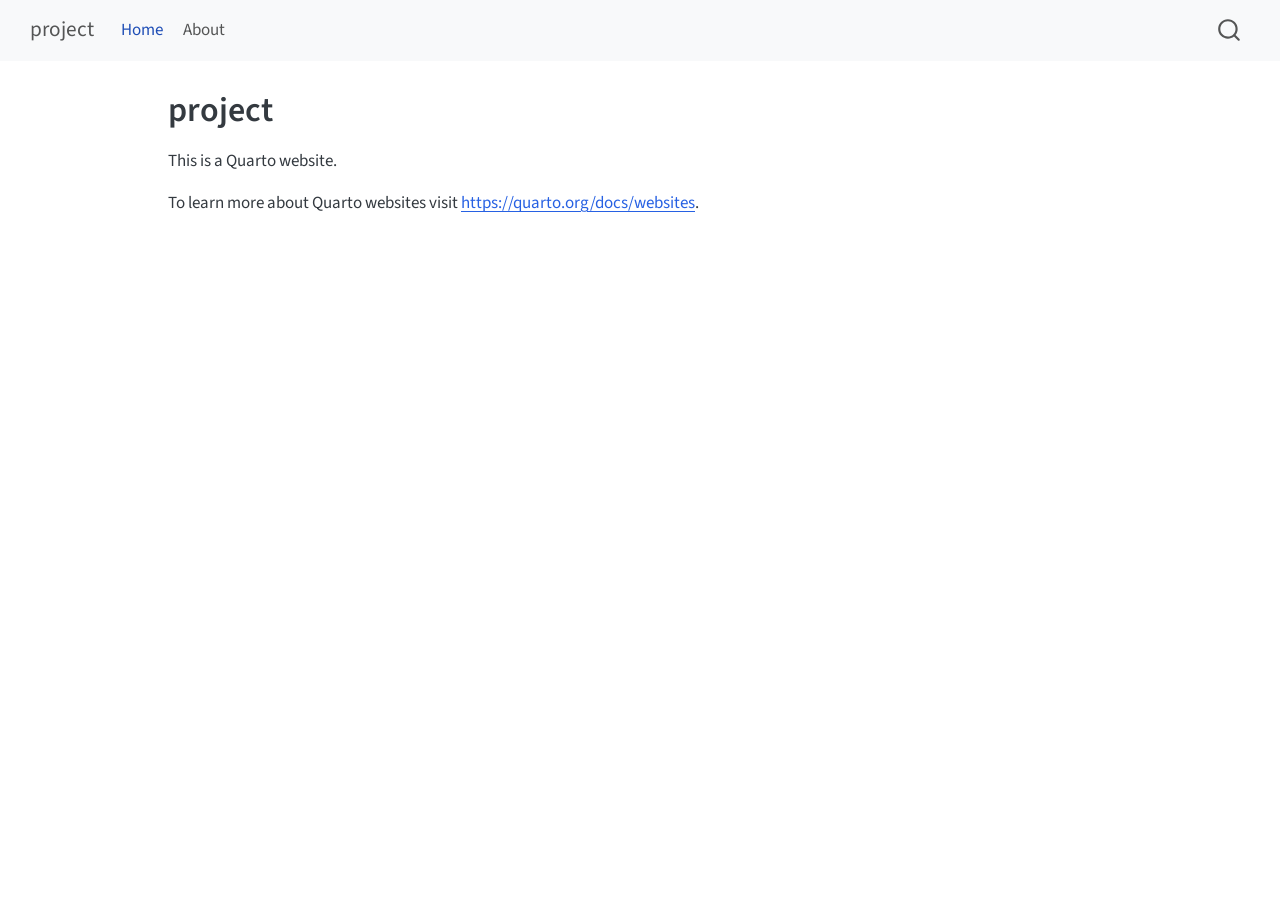
==== docs/index.html @ ab09e864 "Initial- commit" ====
<!DOCTYPE html>
<html xmlns="http://www.w3.org/1999/xhtml" lang="en" xml:lang="en"><head>

<meta charset="utf-8">
<meta name="generator" content="quarto-1.8.27">

<meta name="viewport" content="width=device-width, initial-scale=1.0, user-scalable=yes">


<title>project</title>
<style>
code{white-space: pre-wrap;}
span.smallcaps{font-variant: small-caps;}
div.columns{display: flex; gap: min(4vw, 1.5em);}
div.column{flex: auto; overflow-x: auto;}
div.hanging-indent{margin-left: 1.5em; text-indent: -1.5em;}
ul.task-list{list-style: none;}
ul.task-list li input[type="checkbox"] {
  width: 0.8em;
  margin: 0 0.8em 0.2em -1em; /* quarto-specific, see https://github.com/quarto-dev/quarto-cli/issues/4556 */ 
  vertical-align: middle;
}
</style>


<script src="site_libs/quarto-nav/quarto-nav.js"></script>
<script src="site_libs/quarto-nav/headroom.min.js"></script>
<script src="site_libs/clipboard/clipboard.min.js"></script>
<script src="site_libs/quarto-search/autocomplete.umd.js"></script>
<script src="site_libs/quarto-search/fuse.min.js"></script>
<script src="site_libs/quarto-search/quarto-search.js"></script>
<meta name="quarto:offset" content="./">
<script src="site_libs/quarto-html/quarto.js" type="module"></script>
<script src="site_libs/quarto-html/tabsets/tabsets.js" type="module"></script>
<script src="site_libs/quarto-html/axe/axe-check.js" type="module"></script>
<script src="site_libs/quarto-html/popper.min.js"></script>
<script src="site_libs/quarto-html/tippy.umd.min.js"></script>
<script src="site_libs/quarto-html/anchor.min.js"></script>
<link href="site_libs/quarto-html/tippy.css" rel="stylesheet">
<link href="site_libs/quarto-html/quarto-syntax-highlighting-ed96de9b727972fe78a7b5d16c58bf87.css" rel="stylesheet" id="quarto-text-highlighting-styles">
<script src="site_libs/bootstrap/bootstrap.min.js"></script>
<link href="site_libs/bootstrap/bootstrap-icons.css" rel="stylesheet">
<link href="site_libs/bootstrap/bootstrap-c82218b12ac0f327fa8bd7d074ce2147.min.css" rel="stylesheet" append-hash="true" id="quarto-bootstrap" data-mode="light">
<script id="quarto-search-options" type="application/json">{
  "location": "navbar",
  "copy-button": false,
  "collapse-after": 3,
  "panel-placement": "end",
  "type": "overlay",
  "limit": 50,
  "keyboard-shortcut": [
    "f",
    "/",
    "s"
  ],
  "show-item-context": false,
  "language": {
    "search-no-results-text": "No results",
    "search-matching-documents-text": "matching documents",
    "search-copy-link-title": "Copy link to search",
    "search-hide-matches-text": "Hide additional matches",
    "search-more-match-text": "more match in this document",
    "search-more-matches-text": "more matches in this document",
    "search-clear-button-title": "Clear",
    "search-text-placeholder": "",
    "search-detached-cancel-button-title": "Cancel",
    "search-submit-button-title": "Submit",
    "search-label": "Search"
  }
}</script>


<link rel="stylesheet" href="styles.css">
</head>

<body class="nav-fixed quarto-light">

<div id="quarto-search-results"></div>
  <header id="quarto-header" class="headroom fixed-top">
    <nav class="navbar navbar-expand-lg " data-bs-theme="dark">
      <div class="navbar-container container-fluid">
      <div class="navbar-brand-container mx-auto">
    <a class="navbar-brand" href="./index.html">
    <span class="navbar-title">project</span>
    </a>
  </div>
            <div id="quarto-search" class="" title="Search"></div>
          <button class="navbar-toggler" type="button" data-bs-toggle="collapse" data-bs-target="#navbarCollapse" aria-controls="navbarCollapse" role="menu" aria-expanded="false" aria-label="Toggle navigation" onclick="if (window.quartoToggleHeadroom) { window.quartoToggleHeadroom(); }">
  <span class="navbar-toggler-icon"></span>
</button>
          <div class="collapse navbar-collapse" id="navbarCollapse">
            <ul class="navbar-nav navbar-nav-scroll me-auto">
  <li class="nav-item">
    <a class="nav-link active" href="./index.html" aria-current="page"> 
<span class="menu-text">Home</span></a>
  </li>  
  <li class="nav-item">
    <a class="nav-link" href="./about.html"> 
<span class="menu-text">About</span></a>
  </li>  
</ul>
          </div> <!-- /navcollapse -->
            <div class="quarto-navbar-tools">
</div>
      </div> <!-- /container-fluid -->
    </nav>
</header>
<!-- content -->
<div id="quarto-content" class="quarto-container page-columns page-rows-contents page-layout-article page-navbar">
<!-- sidebar -->
<!-- margin-sidebar -->
    <div id="quarto-margin-sidebar" class="sidebar margin-sidebar zindex-bottom">
        
    </div>
<!-- main -->
<main class="content" id="quarto-document-content">

<header id="title-block-header" class="quarto-title-block default">
<div class="quarto-title">
<h1 class="title">project</h1>
</div>



<div class="quarto-title-meta">

    
  
    
  </div>
  


</header>


<p>This is a Quarto website.</p>
<p>To learn more about Quarto websites visit <a href="https://quarto.org/docs/websites" class="uri">https://quarto.org/docs/websites</a>.</p>



</main> <!-- /main -->
<script id="quarto-html-after-body" type="application/javascript">
  window.document.addEventListener("DOMContentLoaded", function (event) {
    const icon = "";
    const anchorJS = new window.AnchorJS();
    anchorJS.options = {
      placement: 'right',
      icon: icon
    };
    anchorJS.add('.anchored');
    const isCodeAnnotation = (el) => {
      for (const clz of el.classList) {
        if (clz.startsWith('code-annotation-')) {                     
          return true;
        }
      }
      return false;
    }
    const onCopySuccess = function(e) {
      // button target
      const button = e.trigger;
      // don't keep focus
      button.blur();
      // flash "checked"
      button.classList.add('code-copy-button-checked');
      var currentTitle = button.getAttribute("title");
      button.setAttribute("title", "Copied!");
      let tooltip;
      if (window.bootstrap) {
        button.setAttribute("data-bs-toggle", "tooltip");
        button.setAttribute("data-bs-placement", "left");
        button.setAttribute("data-bs-title", "Copied!");
        tooltip = new bootstrap.Tooltip(button, 
          { trigger: "manual", 
            customClass: "code-copy-button-tooltip",
            offset: [0, -8]});
        tooltip.show();    
      }
      setTimeout(function() {
        if (tooltip) {
          tooltip.hide();
          button.removeAttribute("data-bs-title");
          button.removeAttribute("data-bs-toggle");
          button.removeAttribute("data-bs-placement");
        }
        button.setAttribute("title", currentTitle);
        button.classList.remove('code-copy-button-checked');
      }, 1000);
      // clear code selection
      e.clearSelection();
    }
    const getTextToCopy = function(trigger) {
      const outerScaffold = trigger.parentElement.cloneNode(true);
      const codeEl = outerScaffold.querySelector('code');
      for (const childEl of codeEl.children) {
        if (isCodeAnnotation(childEl)) {
          childEl.remove();
        }
      }
      return codeEl.innerText;
    }
    const clipboard = new window.ClipboardJS('.code-copy-button:not([data-in-quarto-modal])', {
      text: getTextToCopy
    });
    clipboard.on('success', onCopySuccess);
    if (window.document.getElementById('quarto-embedded-source-code-modal')) {
      const clipboardModal = new window.ClipboardJS('.code-copy-button[data-in-quarto-modal]', {
        text: getTextToCopy,
        container: window.document.getElementById('quarto-embedded-source-code-modal')
      });
      clipboardModal.on('success', onCopySuccess);
    }
      var localhostRegex = new RegExp(/^(?:http|https):\/\/localhost\:?[0-9]*\//);
      var mailtoRegex = new RegExp(/^mailto:/);
        var filterRegex = new RegExp('/' + window.location.host + '/');
      var isInternal = (href) => {
          return filterRegex.test(href) || localhostRegex.test(href) || mailtoRegex.test(href);
      }
      // Inspect non-navigation links and adorn them if external
     var links = window.document.querySelectorAll('a[href]:not(.nav-link):not(.navbar-brand):not(.toc-action):not(.sidebar-link):not(.sidebar-item-toggle):not(.pagination-link):not(.no-external):not([aria-hidden]):not(.dropdown-item):not(.quarto-navigation-tool):not(.about-link)');
      for (var i=0; i<links.length; i++) {
        const link = links[i];
        if (!isInternal(link.href)) {
          // undo the damage that might have been done by quarto-nav.js in the case of
          // links that we want to consider external
          if (link.dataset.originalHref !== undefined) {
            link.href = link.dataset.originalHref;
          }
        }
      }
    function tippyHover(el, contentFn, onTriggerFn, onUntriggerFn) {
      const config = {
        allowHTML: true,
        maxWidth: 500,
        delay: 100,
        arrow: false,
        appendTo: function(el) {
            return el.parentElement;
        },
        interactive: true,
        interactiveBorder: 10,
        theme: 'quarto',
        placement: 'bottom-start',
      };
      if (contentFn) {
        config.content = contentFn;
      }
      if (onTriggerFn) {
        config.onTrigger = onTriggerFn;
      }
      if (onUntriggerFn) {
        config.onUntrigger = onUntriggerFn;
      }
      window.tippy(el, config); 
    }
    const noterefs = window.document.querySelectorAll('a[role="doc-noteref"]');
    for (var i=0; i<noterefs.length; i++) {
      const ref = noterefs[i];
      tippyHover(ref, function() {
        // use id or data attribute instead here
        let href = ref.getAttribute('data-footnote-href') || ref.getAttribute('href');
        try { href = new URL(href).hash; } catch {}
        const id = href.replace(/^#\/?/, "");
        const note = window.document.getElementById(id);
        if (note) {
          return note.innerHTML;
        } else {
          return "";
        }
      });
    }
    const xrefs = window.document.querySelectorAll('a.quarto-xref');
    const processXRef = (id, note) => {
      // Strip column container classes
      const stripColumnClz = (el) => {
        el.classList.remove("page-full", "page-columns");
        if (el.children) {
          for (const child of el.children) {
            stripColumnClz(child);
          }
        }
      }
      stripColumnClz(note)
      if (id === null || id.startsWith('sec-')) {
        // Special case sections, only their first couple elements
        const container = document.createElement("div");
        if (note.children && note.children.length > 2) {
          container.appendChild(note.children[0].cloneNode(true));
          for (let i = 1; i < note.children.length; i++) {
            const child = note.children[i];
            if (child.tagName === "P" && child.innerText === "") {
              continue;
            } else {
              container.appendChild(child.cloneNode(true));
              break;
            }
          }
          if (window.Quarto?.typesetMath) {
            window.Quarto.typesetMath(container);
          }
          return container.innerHTML
        } else {
          if (window.Quarto?.typesetMath) {
            window.Quarto.typesetMath(note);
          }
          return note.innerHTML;
        }
      } else {
        // Remove any anchor links if they are present
        const anchorLink = note.querySelector('a.anchorjs-link');
        if (anchorLink) {
          anchorLink.remove();
        }
        if (window.Quarto?.typesetMath) {
          window.Quarto.typesetMath(note);
        }
        if (note.classList.contains("callout")) {
          return note.outerHTML;
        } else {
          return note.innerHTML;
        }
      }
    }
    for (var i=0; i<xrefs.length; i++) {
      const xref = xrefs[i];
      tippyHover(xref, undefined, function(instance) {
        instance.disable();
        let url = xref.getAttribute('href');
        let hash = undefined; 
        if (url.startsWith('#')) {
          hash = url;
        } else {
          try { hash = new URL(url).hash; } catch {}
        }
        if (hash) {
          const id = hash.replace(/^#\/?/, "");
          const note = window.document.getElementById(id);
          if (note !== null) {
            try {
              const html = processXRef(id, note.cloneNode(true));
              instance.setContent(html);
            } finally {
              instance.enable();
              instance.show();
            }
          } else {
            // See if we can fetch this
            fetch(url.split('#')[0])
            .then(res => res.text())
            .then(html => {
              const parser = new DOMParser();
              const htmlDoc = parser.parseFromString(html, "text/html");
              const note = htmlDoc.getElementById(id);
              if (note !== null) {
                const html = processXRef(id, note);
                instance.setContent(html);
              } 
            }).finally(() => {
              instance.enable();
              instance.show();
            });
          }
        } else {
          // See if we can fetch a full url (with no hash to target)
          // This is a special case and we should probably do some content thinning / targeting
          fetch(url)
          .then(res => res.text())
          .then(html => {
            const parser = new DOMParser();
            const htmlDoc = parser.parseFromString(html, "text/html");
            const note = htmlDoc.querySelector('main.content');
            if (note !== null) {
              // This should only happen for chapter cross references
              // (since there is no id in the URL)
              // remove the first header
              if (note.children.length > 0 && note.children[0].tagName === "HEADER") {
                note.children[0].remove();
              }
              const html = processXRef(null, note);
              instance.setContent(html);
            } 
          }).finally(() => {
            instance.enable();
            instance.show();
          });
        }
      }, function(instance) {
      });
    }
        let selectedAnnoteEl;
        const selectorForAnnotation = ( cell, annotation) => {
          let cellAttr = 'data-code-cell="' + cell + '"';
          let lineAttr = 'data-code-annotation="' +  annotation + '"';
          const selector = 'span[' + cellAttr + '][' + lineAttr + ']';
          return selector;
        }
        const selectCodeLines = (annoteEl) => {
          const doc = window.document;
          const targetCell = annoteEl.getAttribute("data-target-cell");
          const targetAnnotation = annoteEl.getAttribute("data-target-annotation");
          const annoteSpan = window.document.querySelector(selectorForAnnotation(targetCell, targetAnnotation));
          const lines = annoteSpan.getAttribute("data-code-lines").split(",");
          const lineIds = lines.map((line) => {
            return targetCell + "-" + line;
          })
          let top = null;
          let height = null;
          let parent = null;
          if (lineIds.length > 0) {
              //compute the position of the single el (top and bottom and make a div)
              const el = window.document.getElementById(lineIds[0]);
              top = el.offsetTop;
              height = el.offsetHeight;
              parent = el.parentElement.parentElement;
            if (lineIds.length > 1) {
              const lastEl = window.document.getElementById(lineIds[lineIds.length - 1]);
              const bottom = lastEl.offsetTop + lastEl.offsetHeight;
              height = bottom - top;
            }
            if (top !== null && height !== null && parent !== null) {
              // cook up a div (if necessary) and position it 
              let div = window.document.getElementById("code-annotation-line-highlight");
              if (div === null) {
                div = window.document.createElement("div");
                div.setAttribute("id", "code-annotation-line-highlight");
                div.style.position = 'absolute';
                parent.appendChild(div);
              }
              div.style.top = top - 2 + "px";
              div.style.height = height + 4 + "px";
              div.style.left = 0;
              let gutterDiv = window.document.getElementById("code-annotation-line-highlight-gutter");
              if (gutterDiv === null) {
                gutterDiv = window.document.createElement("div");
                gutterDiv.setAttribute("id", "code-annotation-line-highlight-gutter");
                gutterDiv.style.position = 'absolute';
                const codeCell = window.document.getElementById(targetCell);
                const gutter = codeCell.querySelector('.code-annotation-gutter');
                gutter.appendChild(gutterDiv);
              }
              gutterDiv.style.top = top - 2 + "px";
              gutterDiv.style.height = height + 4 + "px";
            }
            selectedAnnoteEl = annoteEl;
          }
        };
        const unselectCodeLines = () => {
          const elementsIds = ["code-annotation-line-highlight", "code-annotation-line-highlight-gutter"];
          elementsIds.forEach((elId) => {
            const div = window.document.getElementById(elId);
            if (div) {
              div.remove();
            }
          });
          selectedAnnoteEl = undefined;
        };
          // Handle positioning of the toggle
      window.addEventListener(
        "resize",
        throttle(() => {
          elRect = undefined;
          if (selectedAnnoteEl) {
            selectCodeLines(selectedAnnoteEl);
          }
        }, 10)
      );
      function throttle(fn, ms) {
      let throttle = false;
      let timer;
        return (...args) => {
          if(!throttle) { // first call gets through
              fn.apply(this, args);
              throttle = true;
          } else { // all the others get throttled
              if(timer) clearTimeout(timer); // cancel #2
              timer = setTimeout(() => {
                fn.apply(this, args);
                timer = throttle = false;
              }, ms);
          }
        };
      }
        // Attach click handler to the DT
        const annoteDls = window.document.querySelectorAll('dt[data-target-cell]');
        for (const annoteDlNode of annoteDls) {
          annoteDlNode.addEventListener('click', (event) => {
            const clickedEl = event.target;
            if (clickedEl !== selectedAnnoteEl) {
              unselectCodeLines();
              const activeEl = window.document.querySelector('dt[data-target-cell].code-annotation-active');
              if (activeEl) {
                activeEl.classList.remove('code-annotation-active');
              }
              selectCodeLines(clickedEl);
              clickedEl.classList.add('code-annotation-active');
            } else {
              // Unselect the line
              unselectCodeLines();
              clickedEl.classList.remove('code-annotation-active');
            }
          });
        }
    const findCites = (el) => {
      const parentEl = el.parentElement;
      if (parentEl) {
        const cites = parentEl.dataset.cites;
        if (cites) {
          return {
            el,
            cites: cites.split(' ')
          };
        } else {
          return findCites(el.parentElement)
        }
      } else {
        return undefined;
      }
    };
    var bibliorefs = window.document.querySelectorAll('a[role="doc-biblioref"]');
    for (var i=0; i<bibliorefs.length; i++) {
      const ref = bibliorefs[i];
      const citeInfo = findCites(ref);
      if (citeInfo) {
        tippyHover(citeInfo.el, function() {
          var popup = window.document.createElement('div');
          citeInfo.cites.forEach(function(cite) {
            var citeDiv = window.document.createElement('div');
            citeDiv.classList.add('hanging-indent');
            citeDiv.classList.add('csl-entry');
            var biblioDiv = window.document.getElementById('ref-' + cite);
            if (biblioDiv) {
              citeDiv.innerHTML = biblioDiv.innerHTML;
            }
            popup.appendChild(citeDiv);
          });
          return popup.innerHTML;
        });
      }
    }
  });
  </script>
</div> <!-- /content -->




</body></html>
---- docs/site_libs/quarto-html/tippy.css ----
.tippy-box[data-animation=fade][data-state=hidden]{opacity:0}[data-tippy-root]{max-width:calc(100vw - 10px)}.tippy-box{position:relative;background-color:#333;color:#fff;border-radius:4px;font-size:14px;line-height:1.4;white-space:normal;outline:0;transition-property:transform,visibility,opacity}.tippy-box[data-placement^=top]>.tippy-arrow{bottom:0}.tippy-box[data-placement^=top]>.tippy-arrow:before{bottom:-7px;left:0;border-width:8px 8px 0;border-top-color:initial;transform-origin:center top}.tippy-box[data-placement^=bottom]>.tippy-arrow{top:0}.tippy-box[data-placement^=bottom]>.tippy-arrow:before{top:-7px;left:0;border-width:0 8px 8px;border-bottom-color:initial;transform-origin:center bottom}.tippy-box[data-placement^=left]>.tippy-arrow{right:0}.tippy-box[data-placement^=left]>.tippy-arrow:before{border-width:8px 0 8px 8px;border-left-color:initial;right:-7px;transform-origin:center left}.tippy-box[data-placement^=right]>.tippy-arrow{left:0}.tippy-box[data-placement^=right]>.tippy-arrow:before{left:-7px;border-width:8px 8px 8px 0;border-right-color:initial;transform-origin:center right}.tippy-box[data-inertia][data-state=visible]{transition-timing-function:cubic-bezier(.54,1.5,.38,1.11)}.tippy-arrow{width:16px;height:16px;color:#333}.tippy-arrow:before{content:"";position:absolute;border-color:transparent;border-style:solid}.tippy-content{position:relative;padding:5px 9px;z-index:1}
---- docs/site_libs/quarto-html/quarto-syntax-highlighting-ed96de9b727972fe78a7b5d16c58bf87.css ----
/* quarto syntax highlight colors */
:root {
  --quarto-hl-ot-color: #003B4F;
  --quarto-hl-at-color: #657422;
  --quarto-hl-ss-color: #20794D;
  --quarto-hl-an-color: #5E5E5E;
  --quarto-hl-fu-color: #4758AB;
  --quarto-hl-st-color: #20794D;
  --quarto-hl-cf-color: #003B4F;
  --quarto-hl-op-color: #5E5E5E;
  --quarto-hl-er-color: #AD0000;
  --quarto-hl-bn-color: #AD0000;
  --quarto-hl-al-color: #AD0000;
  --quarto-hl-va-color: #111111;
  --quarto-hl-bu-color: inherit;
  --quarto-hl-ex-color: inherit;
  --quarto-hl-pp-color: #AD0000;
  --quarto-hl-in-color: #5E5E5E;
  --quarto-hl-vs-color: #20794D;
  --quarto-hl-wa-color: #5E5E5E;
  --quarto-hl-do-color: #5E5E5E;
  --quarto-hl-im-color: #00769E;
  --quarto-hl-ch-color: #20794D;
  --quarto-hl-dt-color: #AD0000;
  --quarto-hl-fl-color: #AD0000;
  --quarto-hl-co-color: #5E5E5E;
  --quarto-hl-cv-color: #5E5E5E;
  --quarto-hl-cn-color: #8f5902;
  --quarto-hl-sc-color: #5E5E5E;
  --quarto-hl-dv-color: #AD0000;
  --quarto-hl-kw-color: #003B4F;
}

/* other quarto variables */
:root {
  --quarto-font-monospace: SFMono-Regular, Menlo, Monaco, Consolas, "Liberation Mono", "Courier New", monospace;
}

/* syntax highlight based on Pandoc's rules */
pre > code.sourceCode > span {
  color: #003B4F;
}

code.sourceCode > span {
  color: #003B4F;
}

div.sourceCode,
div.sourceCode pre.sourceCode {
  color: #003B4F;
}

/* Normal */
code span {
  color: #003B4F;
}

/* Alert */
code span.al {
  color: #AD0000;
  font-style: inherit;
}

/* Annotation */
code span.an {
  color: #5E5E5E;
  font-style: inherit;
}

/* Attribute */
code span.at {
  color: #657422;
  font-style: inherit;
}

/* BaseN */
code span.bn {
  color: #AD0000;
  font-style: inherit;
}

/* BuiltIn */
code span.bu {
  font-style: inherit;
}

/* ControlFlow */
code span.cf {
  color: #003B4F;
  font-weight: bold;
  font-style: inherit;
}

/* Char */
code span.ch {
  color: #20794D;
  font-style: inherit;
}

/* Constant */
code span.cn {
  color: #8f5902;
  font-style: inherit;
}

/* Comment */
code span.co {
  color: #5E5E5E;
  font-style: inherit;
}

/* CommentVar */
code span.cv {
  color: #5E5E5E;
  font-style: italic;
}

/* Documentation */
code span.do {
  color: #5E5E5E;
  font-style: italic;
}

/* DataType */
code span.dt {
  color: #AD0000;
  font-style: inherit;
}

/* DecVal */
code span.dv {
  color: #AD0000;
  font-style: inherit;
}

/* Error */
code span.er {
  color: #AD0000;
  font-style: inherit;
}

/* Extension */
code span.ex {
  font-style: inherit;
}

/* Float */
code span.fl {
  color: #AD0000;
  font-style: inherit;
}

/* Function */
code span.fu {
  color: #4758AB;
  font-style: inherit;
}

/* Import */
code span.im {
  color: #00769E;
  font-style: inherit;
}

/* Information */
code span.in {
  color: #5E5E5E;
  font-style: inherit;
}

/* Keyword */
code span.kw {
  color: #003B4F;
  font-weight: bold;
  font-style: inherit;
}

/* Operator */
code span.op {
  color: #5E5E5E;
  font-style: inherit;
}

/* Other */
code span.ot {
  color: #003B4F;
  font-style: inherit;
}

/* Preprocessor */
code span.pp {
  color: #AD0000;
  font-style: inherit;
}

/* SpecialChar */
code span.sc {
  color: #5E5E5E;
  font-style: inherit;
}

/* SpecialString */
code span.ss {
  color: #20794D;
  font-style: inherit;
}

/* String */
code span.st {
  color: #20794D;
  font-style: inherit;
}

/* Variable */
code span.va {
  color: #111111;
  font-style: inherit;
}

/* VerbatimString */
code span.vs {
  color: #20794D;
  font-style: inherit;
}

/* Warning */
code span.wa {
  color: #5E5E5E;
  font-style: italic;
}

.prevent-inlining {
  content: "</";
}

/*# sourceMappingURL=0920dd6d7437995b8cdf7429764427b1.css.map */
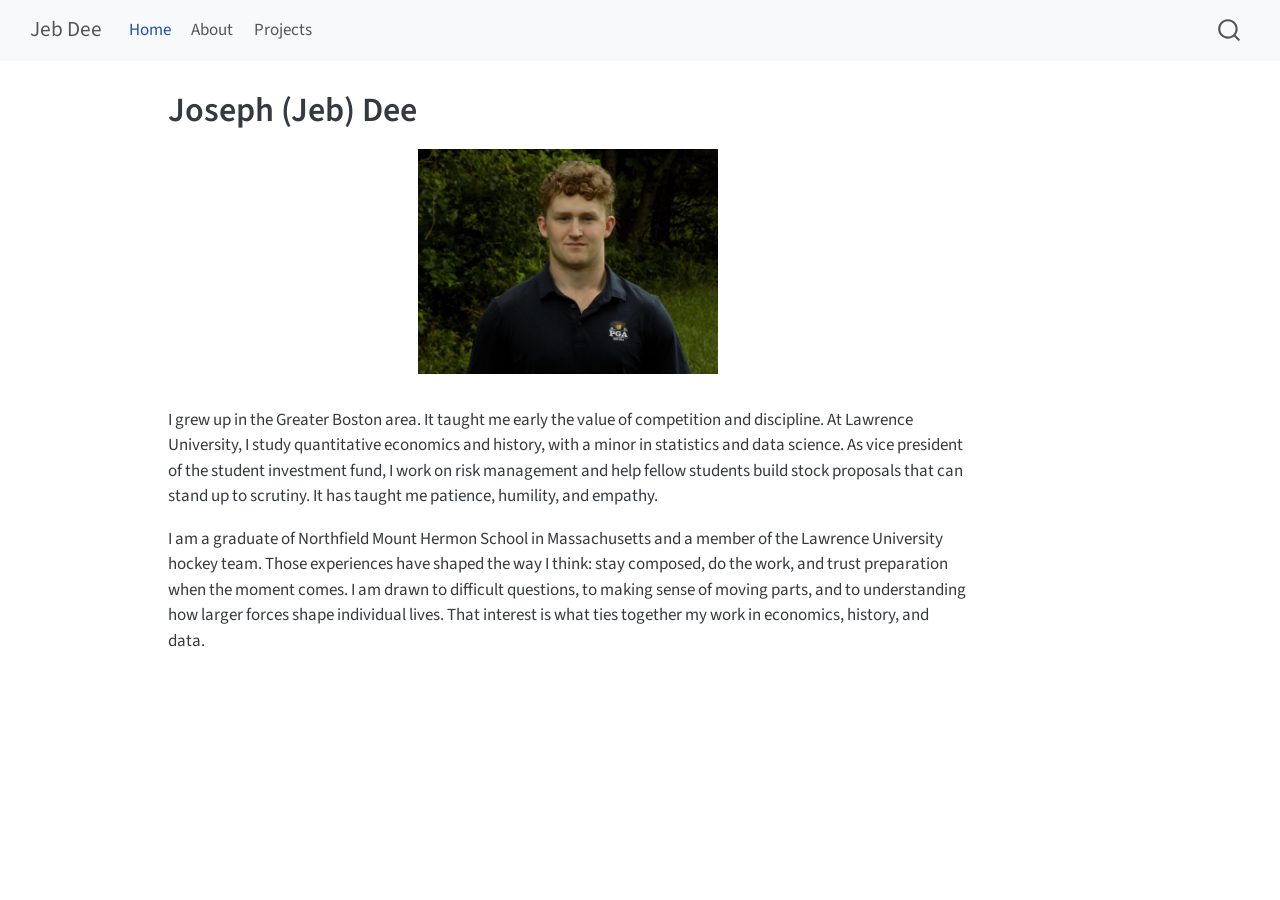
==== commit 1843824a: "Bare_Bones" ====
--- a/docs/index.html
+++ b/docs/index.html
@@ -7,7 +7,7 @@
 <meta name="viewport" content="width=device-width, initial-scale=1.0, user-scalable=yes">
 
 
-<title>project</title>
+<title>Joseph (Jeb) Dee – Jeb Dee</title>
 <style>
 code{white-space: pre-wrap;}
 span.smallcaps{font-variant: small-caps;}
@@ -81,7 +81,7 @@
       <div class="navbar-container container-fluid">
       <div class="navbar-brand-container mx-auto">
     <a class="navbar-brand" href="./index.html">
-    <span class="navbar-title">project</span>
+    <span class="navbar-title">Jeb Dee</span>
     </a>
   </div>
             <div id="quarto-search" class="" title="Search"></div>
@@ -97,6 +97,10 @@
   <li class="nav-item">
     <a class="nav-link" href="./about.html"> 
 <span class="menu-text">About</span></a>
+  </li>  
+  <li class="nav-item">
+    <a class="nav-link" href="./Projects.html"> 
+<span class="menu-text">Projects</span></a>
   </li>  
 </ul>
           </div> <!-- /navcollapse -->
@@ -117,7 +121,7 @@
 
 <header id="title-block-header" class="quarto-title-block default">
 <div class="quarto-title">
-<h1 class="title">project</h1>
+<h1 class="title">Joseph (Jeb) Dee</h1>
 </div>
 
 
@@ -134,8 +138,13 @@
 </header>
 
 
-<p>This is a Quarto website.</p>
-<p>To learn more about Quarto websites visit <a href="https://quarto.org/docs/websites" class="uri">https://quarto.org/docs/websites</a>.</p>
+<div class="quarto-figure quarto-figure-center">
+<figure class="figure">
+<p><img src="images/Jeb Summer 23.jpeg" class="img-fluid quarto-figure quarto-figure-center figure-img" width="300"></p>
+</figure>
+</div>
+<p>I grew up in the Greater Boston area. It taught me early the value of competition and discipline. At Lawrence University, I study quantitative economics and history, with a minor in statistics and data science. As vice president of the student investment fund, I work on risk management and help fellow students build stock proposals that can stand up to scrutiny. It has taught me patience, humility, and empathy.</p>
+<p>I am a graduate of Northfield Mount Hermon School in Massachusetts and a member of the Lawrence University hockey team. Those experiences have shaped the way I think: stay composed, do the work, and trust preparation when the moment comes. I am drawn to difficult questions, to making sense of moving parts, and to understanding how larger forces shape individual lives. That interest is what ties together my work in economics, history, and data.</p>
 
 
 
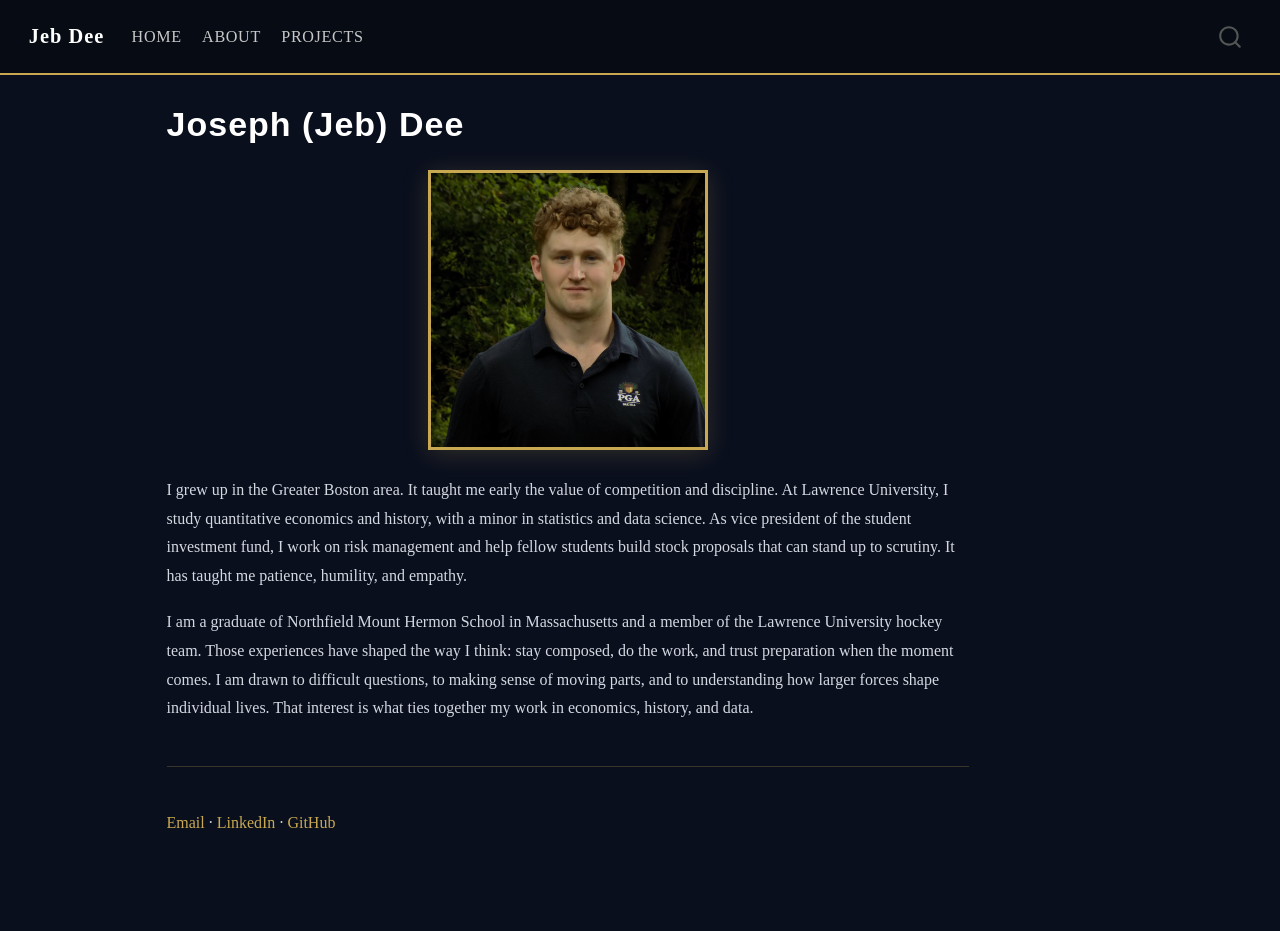
==== commit 5b356d5d: "added another tab called activities, uploaded more projects, fixed home page" ====
--- a/docs/index.html
+++ b/docs/index.html
@@ -138,13 +138,11 @@
 </header>
 
 
-<div class="quarto-figure quarto-figure-center">
-<figure class="figure">
-<p><img src="images/Jeb Summer 23.jpeg" class="img-fluid quarto-figure quarto-figure-center figure-img" width="300"></p>
-</figure>
-</div>
+<p><img src="images/Jeb Summer 23.jpeg" class="profile-photo img-fluid"></p>
 <p>I grew up in the Greater Boston area. It taught me early the value of competition and discipline. At Lawrence University, I study quantitative economics and history, with a minor in statistics and data science. As vice president of the student investment fund, I work on risk management and help fellow students build stock proposals that can stand up to scrutiny. It has taught me patience, humility, and empathy.</p>
 <p>I am a graduate of Northfield Mount Hermon School in Massachusetts and a member of the Lawrence University hockey team. Those experiences have shaped the way I think: stay composed, do the work, and trust preparation when the moment comes. I am drawn to difficult questions, to making sense of moving parts, and to understanding how larger forces shape individual lives. That interest is what ties together my work in economics, history, and data.</p>
+<hr>
+<p><a href="mailto:jebdee20@gmail.com">Email</a> · <a href="https://www.linkedin.com/in/jeb-dee">LinkedIn</a> · <a href="https://github.com/JebDee">GitHub</a></p>
 
 
 
--- a/docs/styles.css
+++ b/docs/styles.css
@@ -0,0 +1,96 @@
+/* css styles */
+body {
+  background-color: #0a0f1e;
+  color: #d4d8e1;
+  font-family: 'Georgia', serif;
+  font-size: 16px;
+  line-height: 1.8;
+}
+
+h1, h2, h3, h4 {
+  font-family: 'Helvetica Neue', Arial, sans-serif;
+  color: #ffffff;
+  font-weight: 600;
+  letter-spacing: 0.03em;
+  margin-bottom: 0.5rem;
+}
+
+.navbar {
+  background-color: #060b14 !important;
+  border-bottom: 2px solid #c8a951;
+  padding: 0.75rem 1.5rem;
+}
+
+.navbar-brand {
+  color: #ffffff !important;
+  font-size: 1.2rem;
+  font-weight: 700;
+  letter-spacing: 0.05em;
+}
+
+.nav-link {
+  color: #c8c8c8 !important;
+  font-size: 0.95rem;
+  letter-spacing: 0.04em;
+  text-transform: uppercase;
+}
+
+.nav-link:hover {
+  color: #c8a951 !important;
+}
+
+a {
+  color: #c8a951;
+  text-decoration: none;
+}
+
+a:hover {
+  color: #ffffff;
+  text-decoration: underline;
+}
+
+hr {
+  border: none;
+  border-top: 1px solid #c8a951;
+  margin: 2.5rem 0;
+}
+
+strong {
+  color: #ffffff;
+}
+
+blockquote {
+  border-left: 3px solid #c8a951;
+  padding-left: 1rem;
+  color: #a0a0a0;
+  font-style: italic;
+}
+
+.profile-photo {
+  display: block;
+  margin: 1.5rem auto;
+  width: 280px;
+  height: 280px;
+  object-fit: cover;
+  object-position: top;
+  border: 3px solid #c8a951;
+  box-shadow: 0 4px 24px rgba(200, 169, 81, 0.2);
+}
+
+.project-card {
+  border: 1px solid #c8a951;
+  border-radius: 4px;
+  padding: 1.5rem 2rem;
+  margin-bottom: 1.5rem;
+  background-color: #0d1520;
+}
+
+.project-card h3 {
+  margin-top: 0;
+  color: #ffffff;
+}
+
+.project-card em {
+  color: #a0a0a0;
+  font-size: 0.9rem;
+}
